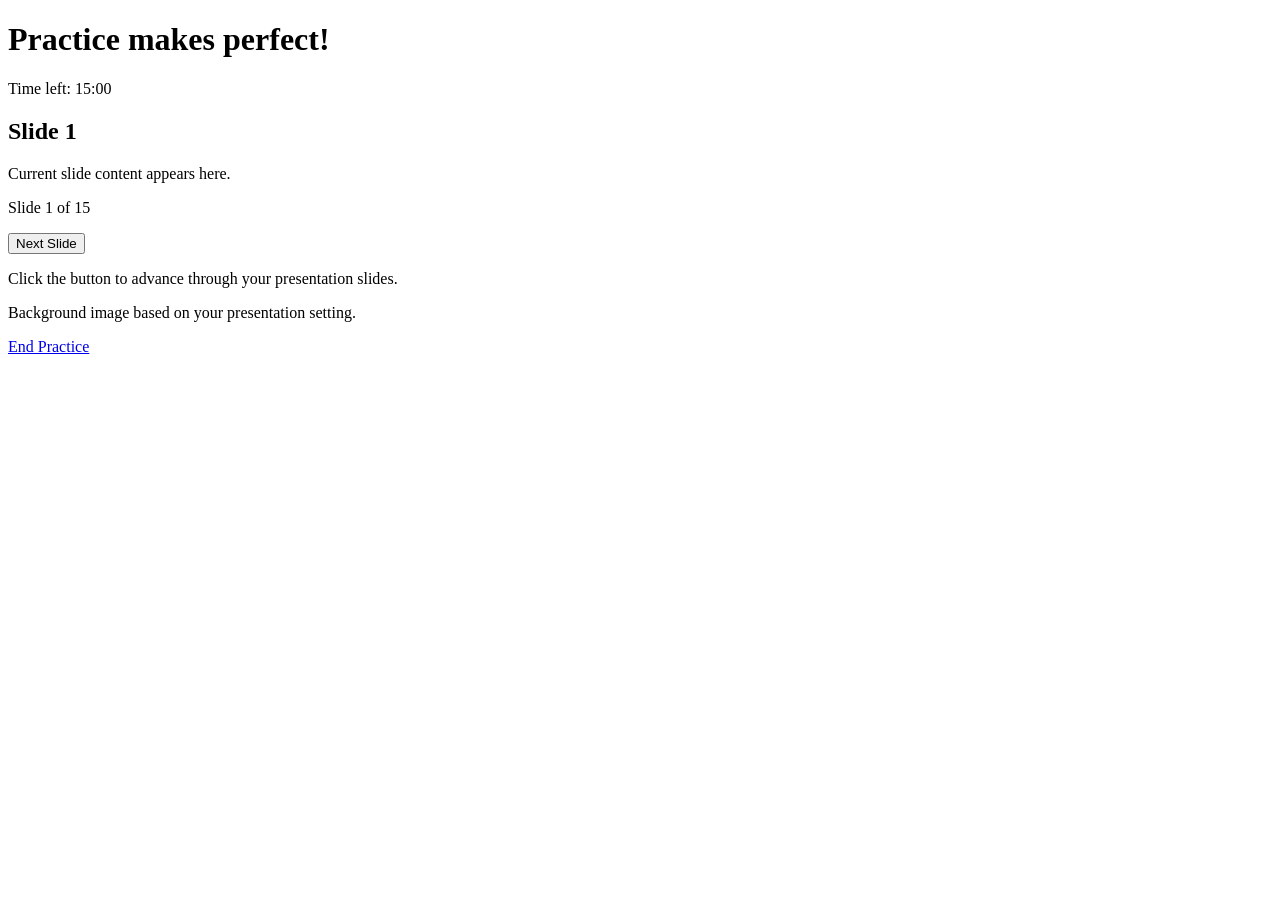
==== practice.html @ 58c6e7db "Refactor practice.html structure and add elements" ====
<!doctype html>
<html lang="en">
  <head>
    <meta charset="UTF-8" />
    <meta name="viewport" content="width=device-width, initial-scale=1.0" />
    <title>My Project</title>
    <link rel="stylesheet" href="style.css" />
  </head>
  <body>
    <!-- START BELOW -->

<!-- PAGE HEADER -->
<header>
  <h1>Practice makes perfect!</h1>
  <p>Time left: <span>15:00</span></p>
</header>

<!-- MAIN CONTENT -->
<main>
  <div class="practice-grid">
    <!-- CURRENT SLIDE SECTION -->
    <section class="practice-card">
      <h2 id="slide-title">Slide 1</h2>
      <p id="slide-description">Current slide content appears here.</p>
      <p id="slide-count" class="progress-text">Slide 1 of 15</p>

      <!-- Next Slide Button -->
      <button id="next-button" type="button" class="btn">Next Slide</button>

      <!-- Status Message for Program Response -->
      <p id="message" class="message" role="status">
        Click the button to advance through your presentation slides.
      </p>
    </section>

    <!-- PRESENTATION BACKGROUND / VISUAL SETTING -->
    <section class="practice-card">
      <p>Background image based on your presentation setting.</p>
    </section>
  </div>

  <!-- END PRACTICE -->
  <section class="end-section">
    <a href="report.html" class="btn btn-secondary">End Practice</a>
  </section>
</main>

<script src="script.js"></script>

  
  </body>
</html>
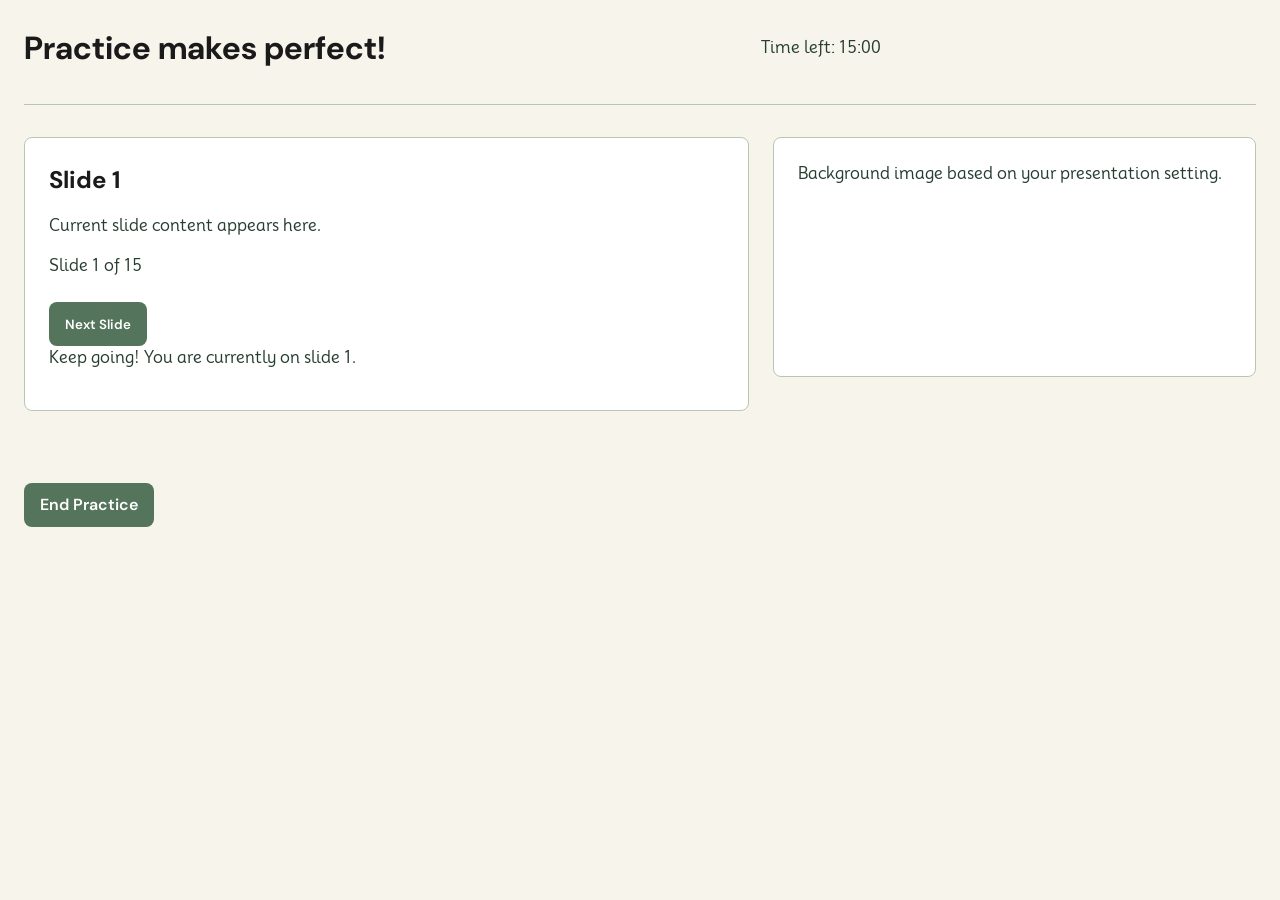
==== commit a5f669e9: "Update timer display and status in practice.html" ====
--- a/practice.html
+++ b/practice.html
@@ -12,8 +12,11 @@
 <!-- PAGE HEADER -->
 <header>
   <h1>Practice makes perfect!</h1>
-  <p>Time left: <span>15:00</span></p>
-</header>
+ <p>Time left:
+        <span id="timer-display">15:00</span>
+      </p>
+      <p id="timer-status" class="message" role="status"></p>
+    </header>
 
 <!-- MAIN CONTENT -->
 <main>
--- a/style.css
+++ b/style.css
@@ -0,0 +1,164 @@
+/* LAYOUT PLAN
+   - 2D CSS Grid Components:
+     - main (Page Shell): Page-level grid with gap: var(--space-32) for consistent spacing between vertical sections.
+     - .setup-grid (index.html): 3-column grid (repeat(3, 1fr)) for side-by-side setup cards.
+     - .practice-grid (practice.html): 2-column grid (3fr 2fr) for slide view and setting/challenge controls.
+     - .next-steps-grid (report.html): 2-column grid (repeat(2, 1fr)) for report action buttons.
+   - 1D Flexbox Components (Left alone from CSS Grid):
+     - header: Flexbox (display: flex; justify-content: space-between) for 1D horizontal alignment of title & timer.
+     - button, a.btn: Inline-flex (display: inline-flex) for internal content alignment.
+     - .setup-card button: Flexbox (display: flex) to stack buttons vertically inside cards.
+ */
+@import url('https://fonts.googleapis.com/css2?family=DM+Sans:ital,opsz,wght@0,9..40,100..1000;1,9..40,100..1000&family=Mooli&display=swap');
+
+/* Base Page Setup & 8px Spacing Grid */
+:root {
+  /* Spacing Grid (Multiples of 8px) */
+  --space-8: 8px;
+  --space-16: 16px;
+  --space-24: 24px;
+  --space-32: 32px;
+  --space-48: 48px;
+
+  /* Design Tokens */
+  --bg-beige: #F7F4EC;
+  --primary-green: #B7C8B0;
+  --accent-sage: #54745B;
+  --text-dark: #263D30;
+  --text-black: #1A1A1A;
+}
+
+* {
+  box-sizing: border-box;
+  margin: 0;
+  padding: 0;
+}
+
+body {
+  font-family: 'Mooli', sans-serif;
+  background-color: var(--bg-beige);
+  color: var(--text-dark);
+  line-height: 1.5;
+  padding: var(--space-24);
+}
+
+h1, h2, h3, h4 {
+  font-family: 'DM Sans', sans-serif;
+  color: var(--text-black);
+  margin-bottom: var(--space-16);
+}
+
+p {
+  max-width: 65ch;
+  margin-bottom: var(--space-16);
+}
+
+/* Page Header (1D Component using Flexbox) */
+header {
+  display: flex;
+  justify-content: space-between;
+  align-items: center;
+  padding-bottom: var(--space-16);
+  margin-bottom: var(--space-32);
+  border-bottom: 1px solid var(--primary-green);
+}
+
+/* Page Shell Container */
+/* Page Shell Container (Converted to CSS Grid) */
+main {
+  max-width: 1440px;
+  margin: 0 auto;
+  display: grid;
+  gap: var(--space-32); /* Consistent spacing between top-level sections */
+}
+
+/* DESKTOP GRID RULES (Default / Desktop Frame)*/
+
+/* setup-grid: 3 equal columns — places upload, timer, and setting cards side-by-side on desktop */
+.setup-grid {
+  display: grid;
+  grid-template-columns: repeat(3, 1fr);
+  gap: var(--space-24);
+  margin-bottom: var(--space-32);
+}
+
+.setup-card {
+  background-color: #FFFFFF;
+  border: 1px solid var(--primary-green);
+  border-radius: var(--space-8);
+  padding: var(--space-24);
+}
+
+/* practice-grid: 2 columns — slide content on left (3fr), visual setting/challenge on right (2fr) */
+.practice-grid {
+  display: grid;
+  grid-template-columns: 3fr 2fr;
+  gap: var(--space-24);
+  align-items: start;
+  margin-bottom: var(--space-32);
+}
+
+.practice-card {
+  background-color: #FFFFFF;
+  border: 1px solid var(--primary-green);
+  border-radius: var(--space-8);
+  padding: var(--space-24);
+  min-height: 240px;
+}
+
+/* next-steps-grid: 2 equal columns — positions action buttons side-by-side on desktop */
+.next-steps-grid {
+  display: grid;
+  grid-template-columns: repeat(2, 1fr);
+  gap: var(--space-16);
+  max-width: 400px;
+}
+
+/* Buttons and Links */
+button, a.btn {
+  display: inline-flex;
+  align-items: center;
+  justify-content: center;
+  min-height: 44px; /* Minimum tap target height */
+  padding: var(--space-8) var(--space-16);
+  margin-top: var(--space-8);
+  background-color: var(--accent-sage);
+  color: #FFFFFF;
+  border: none;
+  border-radius: var(--space-8);
+  font-family: 'DM Sans', sans-serif;
+  font-weight: 600;
+  text-decoration: none;
+  cursor: pointer;
+}
+
+/* MOBILE MEDIA QUERY (Screen widths 700px or narrower)*/
+@media (max-width: 700px) {
+  /* Header stacks title and timer vertically */
+  header {
+    flex-direction: column;
+    align-items: flex-start;
+    gap: var(--space-8);
+  }
+
+  /* index.html setup cards stack into a single column */
+  .setup-grid {
+    grid-template-columns: 1fr;
+  }
+
+  /* practice and challenge screens collapse to single column */
+  .practice-grid {
+    grid-template-columns: 1fr;
+  }
+
+  /* report action buttons stack vertically */
+  .next-steps-grid {
+    grid-template-columns: 1fr;
+  }
+}
+/* Stack buttons vertically inside setup cards */
+.setup-card button {
+  display: flex;
+  width: 100%;
+  margin-top: var(--space-8); /* 8px spacing between stacked buttons */
+}
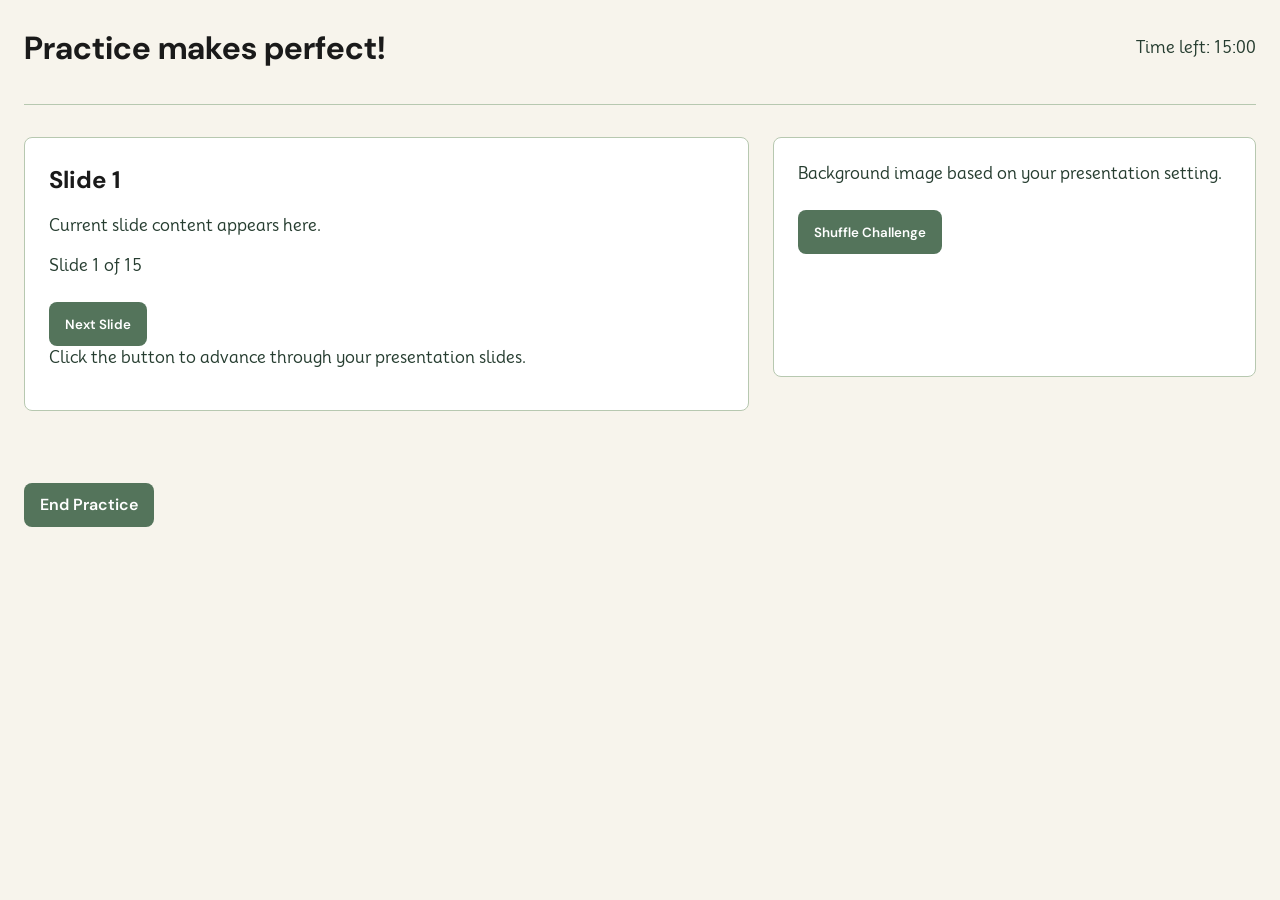
==== commit 67b2d83b: "Refactor HTML structure and improve readability" ====
--- a/practice.html
+++ b/practice.html
@@ -9,47 +9,48 @@
   <body>
     <!-- START BELOW -->
 
-<!-- PAGE HEADER -->
-<header>
-  <h1>Practice makes perfect!</h1>
- <p>Time left:
-        <span id="timer-display">15:00</span>
-      </p>
-      <p id="timer-status" class="message" role="status"></p>
+    <!-- PAGE HEADER -->
+    <header>
+      <h1>Practice makes perfect!</h1>
+      <p>Time left: <span id="time-display">15:00</span></p>
     </header>
 
-<!-- MAIN CONTENT -->
-<main>
-  <div class="practice-grid">
-    <!-- CURRENT SLIDE SECTION -->
-    <section class="practice-card">
-      <h2 id="slide-title">Slide 1</h2>
-      <p id="slide-description">Current slide content appears here.</p>
-      <p id="slide-count" class="progress-text">Slide 1 of 15</p>
+    <!-- MAIN CONTENT -->
+    <main>
+      <div class="practice-grid">
+        <!-- CURRENT SLIDE SECTION -->
+        <section class="practice-card">
+          <h2 id="slide-title">Slide 1</h2>
+          <p id="slide-description">Current slide content appears here.</p>
+          <p id="slide-count" class="progress-text">Slide 1 of 15</p>
 
-      <!-- Next Slide Button -->
-      <button id="next-button" type="button" class="btn">Next Slide</button>
+          <!-- Next Slide Button -->
+          <button id="next-button" type="button" class="btn">Next Slide</button>
 
-      <!-- Status Message for Program Response -->
-      <p id="message" class="message" role="status">
-        Click the button to advance through your presentation slides.
-      </p>
-    </section>
+          <!-- Status Message for Program Response -->
+          <p id="message" class="message" role="status">
+            Click the button to advance through your presentation slides.
+          </p>
+        </section>
 
-    <!-- PRESENTATION BACKGROUND / VISUAL SETTING -->
-    <section class="practice-card">
-      <p>Background image based on your presentation setting.</p>
-    </section>
-  </div>
+        <!-- PRESENTATION BACKGROUND / VISUAL SETTING & RANDOM CHALLENGE -->
+        <section class="practice-card">
+          <p>Background image based on your presentation setting.</p>
+          <p id="challenge-count" class="progress-text"></p>
+          <div id="challenge-display"></div>
+          <button id="shuffle-button" type="button" class="btn btn-secondary">
+            Shuffle Challenge
+          </button>
+        </section>
+      </div>
 
-  <!-- END PRACTICE -->
-  <section class="end-section">
-    <a href="report.html" class="btn btn-secondary">End Practice</a>
-  </section>
-</main>
+      <!-- END PRACTICE -->
+      <section class="end-section">
+        <a href="report.html" class="btn btn-secondary">End Practice</a>
+      </section>
+    </main>
 
-<script src="script.js"></script>
-
-  
+    <script src="challenge.js"></script>
+    <script src="script.js"></script>
   </body>
 </html>
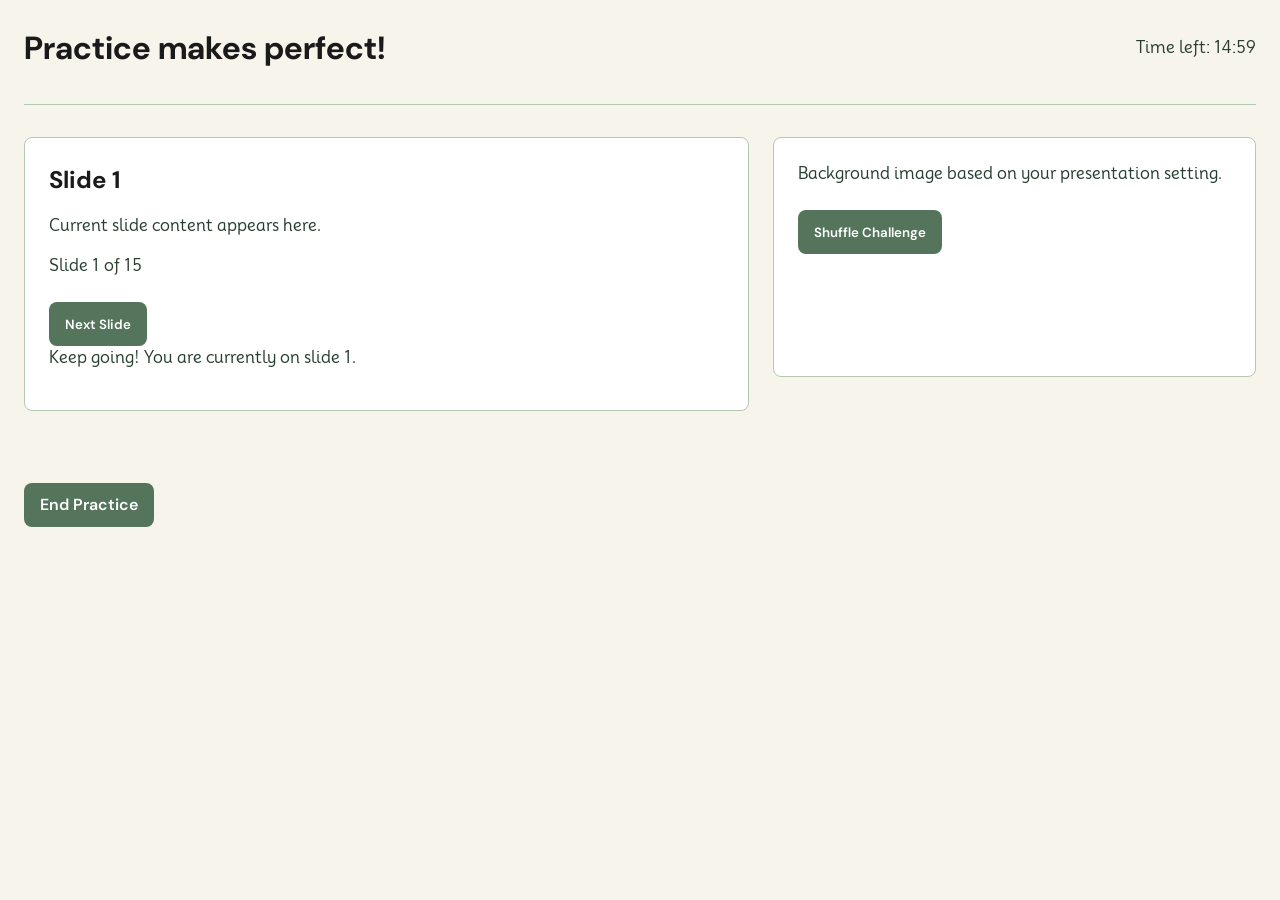
==== commit 4df06a06: "Clean up practice.html by removing comments Removed unnecessary comment and fixed HTML structure." ====
--- a/practice.html
+++ b/practice.html
@@ -7,8 +7,6 @@
     <link rel="stylesheet" href="style.css" />
   </head>
   <body>
-    <!-- START BELOW -->
-
     <!-- PAGE HEADER -->
     <header>
       <h1>Practice makes perfect!</h1>
